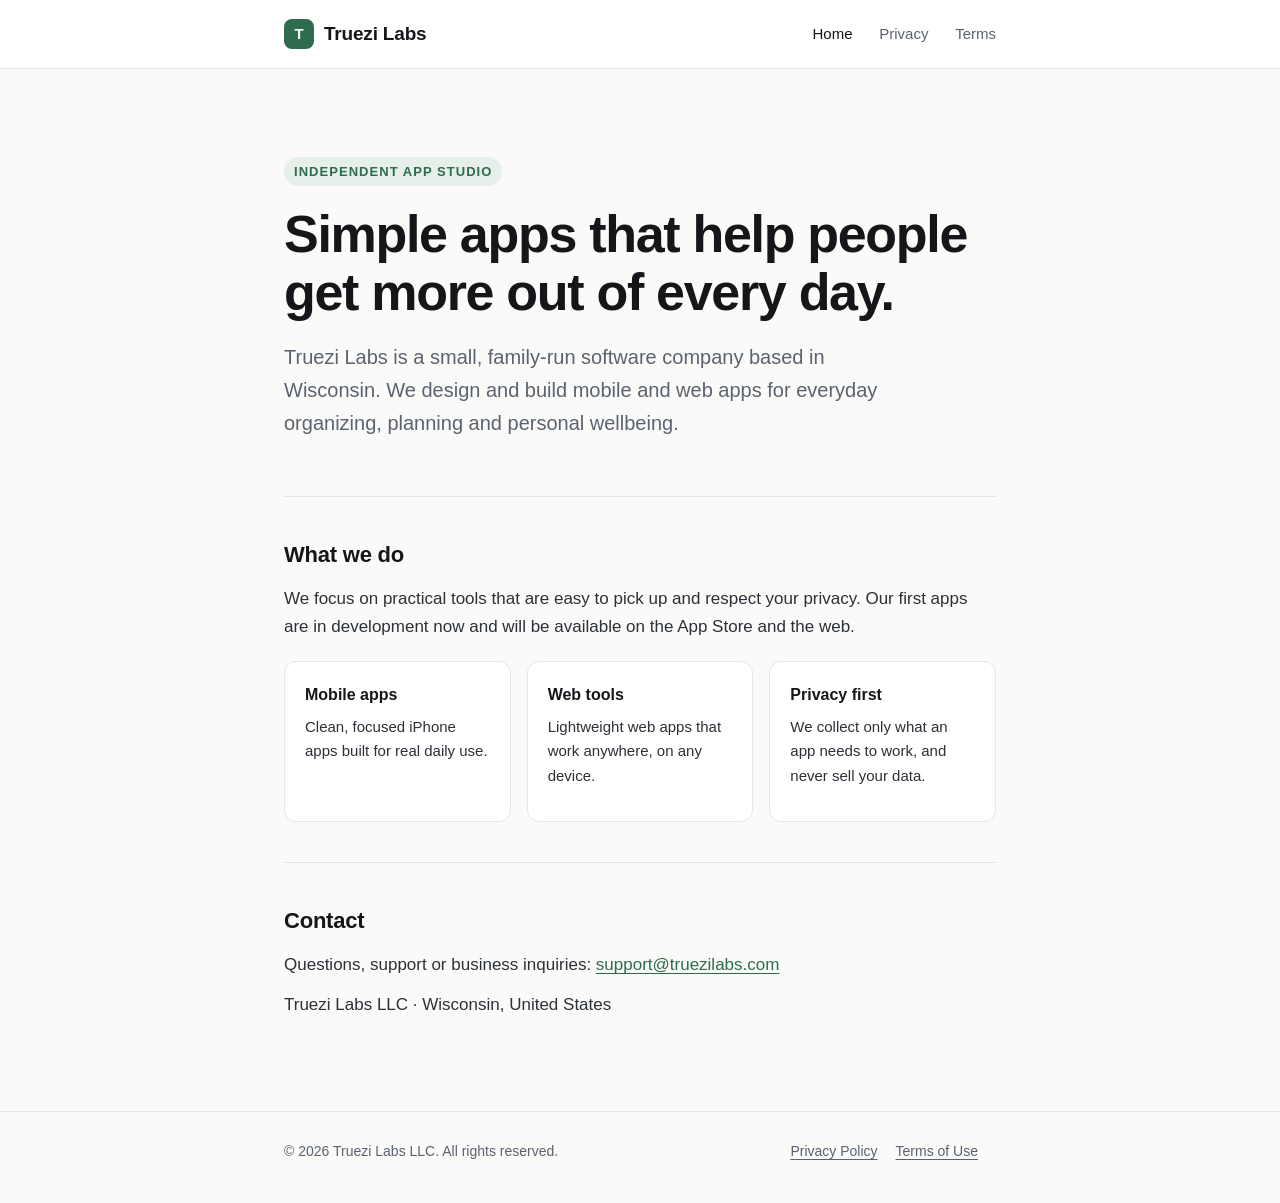
==== index.html @ 4858e1bf "Add files via upload" ====
<!DOCTYPE html>
<html lang="en">
<head>
  <meta charset="utf-8">
  <meta name="viewport" content="width=device-width, initial-scale=1">
  <title>Truezi Labs</title>
  <meta name="description" content="Truezi Labs is an independent software studio in Wisconsin building simple, helpful apps.">
  <link rel="stylesheet" href="style.css">
  <link rel="icon" href="data:image/svg+xml,<svg xmlns='http://www.w3.org/2000/svg' viewBox='0 0 32 32'><rect width='32' height='32' rx='8' fill='%232f6b4f'/><text x='16' y='22' font-family='Arial' font-weight='700' font-size='17' fill='white' text-anchor='middle'>T</text></svg>">
</head>
<body>
  <header class="site">
    <div class="wrap">
      <a class="brand" href="index.html"><span class="mark">T</span>Truezi Labs</a>
      <nav>
        <a href="index.html" aria-current="page">Home</a>
        <a href="privacy.html">Privacy</a>
        <a href="terms.html">Terms</a>
      </nav>
    </div>
  </header>

  <main class="wrap">
    <section class="hero">
      <span class="eyebrow">Independent app studio</span>
      <h1>Simple apps that help people get more out of every day.</h1>
      <p class="lead">Truezi Labs is a small, family-run software company based in Wisconsin. We design and build mobile and web apps for everyday organizing, planning and personal wellbeing.</p>
    </section>

    <section class="block">
      <h2>What we do</h2>
      <p>We focus on practical tools that are easy to pick up and respect your privacy. Our first apps are in development now and will be available on the App Store and the web.</p>
      <div class="cards">
        <div class="card">
          <h3>Mobile apps</h3>
          <p>Clean, focused iPhone apps built for real daily use.</p>
        </div>
        <div class="card">
          <h3>Web tools</h3>
          <p>Lightweight web apps that work anywhere, on any device.</p>
        </div>
        <div class="card">
          <h3>Privacy first</h3>
          <p>We collect only what an app needs to work, and never sell your data.</p>
        </div>
      </div>
    </section>

    <section class="block">
      <h2>Contact</h2>
      <p>Questions, support or business inquiries: <a href="mailto:support@truezilabs.com">support@truezilabs.com</a></p>
      <p>Truezi Labs LLC &middot; Wisconsin, United States</p>
    </section>
  </main>

  <footer class="site">
    <div class="wrap">
      <span>&copy; <span id="yr">2026</span> Truezi Labs LLC. All rights reserved.</span>
      <span><a href="privacy.html">Privacy Policy</a><a href="terms.html">Terms of Use</a></span>
    </div>
  </footer>
  <script>document.getElementById('yr').textContent = new Date().getFullYear();</script>
</body>
</html>
---- style.css ----
:root {
  --ink: #14161a;
  --muted: #5b6270;
  --line: #e4e6ea;
  --bg: #fafaf8;
  --accent: #2f6b4f;
  --accent-soft: #e6efe9;
  --max: 760px;
}

* { box-sizing: border-box; }

html, body { margin: 0; padding: 0; }

body {
  font-family: -apple-system, BlinkMacSystemFont, "Segoe UI", Roboto, "Helvetica Neue", Arial, sans-serif;
  color: var(--ink);
  background: var(--bg);
  line-height: 1.65;
  font-size: 17px;
  -webkit-font-smoothing: antialiased;
}

a { color: var(--accent); text-decoration-thickness: 1px; text-underline-offset: 3px; }
a:hover { text-decoration-thickness: 2px; }

.wrap { max-width: var(--max); margin: 0 auto; padding: 0 24px; }

header.site {
  border-bottom: 1px solid var(--line);
  background: #fff;
}
header.site .wrap {
  display: flex; align-items: center; justify-content: space-between;
  height: 68px;
}
.brand {
  display: flex; align-items: center; gap: 10px;
  font-weight: 700; font-size: 19px; letter-spacing: -0.01em;
  color: var(--ink); text-decoration: none;
}
.brand .mark {
  width: 30px; height: 30px; border-radius: 8px;
  background: var(--accent); color: #fff;
  display: grid; place-items: center;
  font-size: 15px; font-weight: 800;
}
nav a {
  color: var(--muted); text-decoration: none; font-size: 15px; margin-left: 22px;
}
nav a:hover, nav a[aria-current="page"] { color: var(--ink); }

.hero { padding: 88px 0 56px; }
.eyebrow {
  display: inline-block; font-size: 13px; font-weight: 600; letter-spacing: 0.08em;
  text-transform: uppercase; color: var(--accent);
  background: var(--accent-soft); padding: 4px 10px; border-radius: 999px;
  margin-bottom: 20px;
}
.hero h1 {
  font-size: clamp(34px, 6vw, 52px); line-height: 1.1; letter-spacing: -0.025em;
  margin: 0 0 20px;
}
.hero p.lead { font-size: 20px; color: var(--muted); margin: 0; max-width: 600px; }

section.block { padding: 40px 0; border-top: 1px solid var(--line); }
section.block h2 { font-size: 22px; margin: 0 0 12px; letter-spacing: -0.01em; }
section.block p { margin: 0 0 12px; color: #2c3038; }

.cards { display: grid; grid-template-columns: repeat(auto-fit, minmax(200px, 1fr)); gap: 16px; margin-top: 20px; }
.card {
  background: #fff; border: 1px solid var(--line); border-radius: 12px; padding: 20px;
}
.card h3 { margin: 0 0 6px; font-size: 16px; }
.card p { margin: 0; font-size: 15px; color: var(--muted); }

/* Legal pages */
.legal { padding: 56px 0 40px; }
.legal h1 { font-size: 36px; letter-spacing: -0.02em; margin: 0 0 6px; }
.legal .updated { color: var(--muted); font-size: 15px; margin: 0 0 32px; }
.legal h2 { font-size: 20px; margin: 36px 0 10px; }
.legal p, .legal li { color: #2c3038; }
.legal ul { padding-left: 22px; }

footer.site {
  border-top: 1px solid var(--line); margin-top: 40px; padding: 28px 0 40px;
  color: var(--muted); font-size: 14px;
}
footer.site .wrap { display: flex; flex-wrap: wrap; justify-content: space-between; gap: 12px; }
footer.site a { color: var(--muted); margin-right: 18px; }

@media (max-width: 540px) {
  nav a { margin-left: 14px; font-size: 14px; }
  .hero { padding: 56px 0 40px; }
}
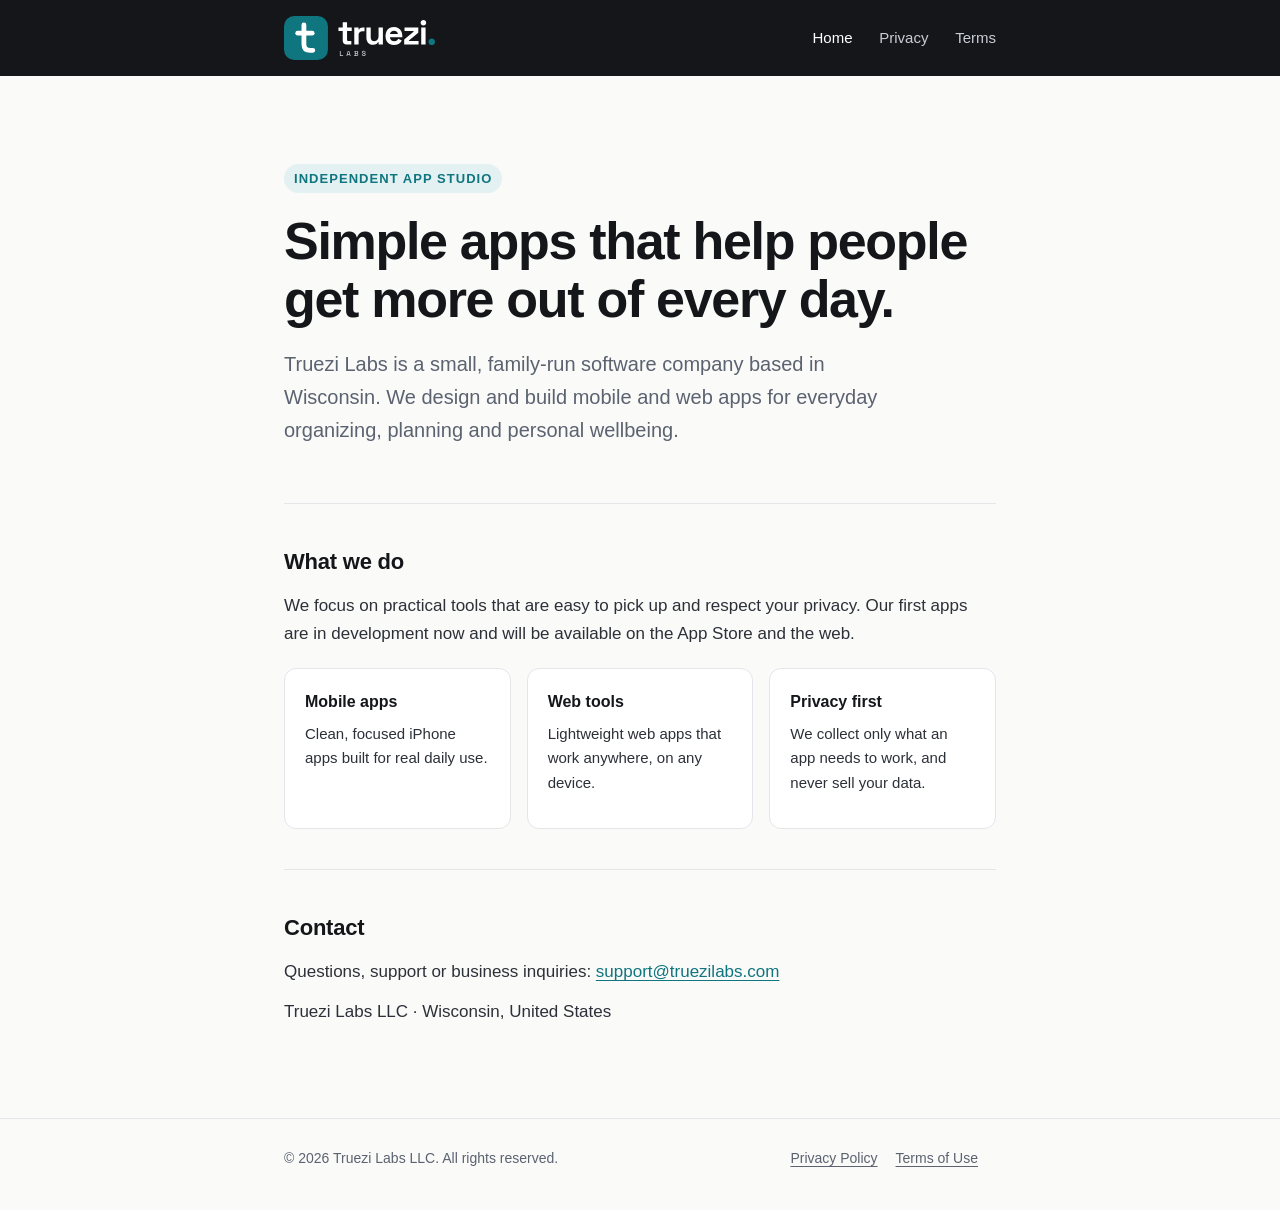
==== commit ef66cf17: "Add files via upload" ====
--- a/index.html
+++ b/index.html
@@ -6,12 +6,15 @@
   <title>Truezi Labs</title>
   <meta name="description" content="Truezi Labs is an independent software studio in Wisconsin building simple, helpful apps.">
   <link rel="stylesheet" href="style.css">
-  <link rel="icon" href="data:image/svg+xml,<svg xmlns='http://www.w3.org/2000/svg' viewBox='0 0 32 32'><rect width='32' height='32' rx='8' fill='%232f6b4f'/><text x='16' y='22' font-family='Arial' font-weight='700' font-size='17' fill='white' text-anchor='middle'>T</text></svg>">
+  <link rel="icon" href="favicon.svg" type="image/svg+xml">
+  <link rel="icon" href="favicon-32.png" sizes="32x32" type="image/png">
+  <link rel="apple-touch-icon" href="apple-touch-icon.png">
+  <meta name="theme-color" content="#14161A">
 </head>
 <body>
   <header class="site">
     <div class="wrap">
-      <a class="brand" href="index.html"><span class="mark">T</span>Truezi Labs</a>
+      <a class="brand" href="index.html"><img src="logo.svg" alt="Truezi Labs" height="40"></a>
       <nav>
         <a href="index.html" aria-current="page">Home</a>
         <a href="privacy.html">Privacy</a>
--- a/style.css
+++ b/style.css
@@ -3,8 +3,9 @@
   --muted: #5b6270;
   --line: #e4e6ea;
   --bg: #fafaf8;
-  --accent: #2f6b4f;
-  --accent-soft: #e6efe9;
+  --accent: #0F757F;
+  --accent-soft: #e3f1f2;
+  --header: #14161A;
   --max: 760px;
 }
 
@@ -27,28 +28,18 @@
 .wrap { max-width: var(--max); margin: 0 auto; padding: 0 24px; }
 
 header.site {
-  border-bottom: 1px solid var(--line);
-  background: #fff;
+  background: var(--header);
 }
 header.site .wrap {
   display: flex; align-items: center; justify-content: space-between;
-  height: 68px;
+  height: 76px;
 }
-.brand {
-  display: flex; align-items: center; gap: 10px;
-  font-weight: 700; font-size: 19px; letter-spacing: -0.01em;
-  color: var(--ink); text-decoration: none;
+.brand { display: flex; align-items: center; text-decoration: none; }
+.brand img { height: 44px; width: auto; display: block; }
+nav a {
+  color: #C9CDD4; text-decoration: none; font-size: 15px; margin-left: 22px;
 }
-.brand .mark {
-  width: 30px; height: 30px; border-radius: 8px;
-  background: var(--accent); color: #fff;
-  display: grid; place-items: center;
-  font-size: 15px; font-weight: 800;
-}
-nav a {
-  color: var(--muted); text-decoration: none; font-size: 15px; margin-left: 22px;
-}
-nav a:hover, nav a[aria-current="page"] { color: var(--ink); }
+nav a:hover, nav a[aria-current="page"] { color: #FFFFFF; }
 
 .hero { padding: 88px 0 56px; }
 .eyebrow {
@@ -75,7 +66,7 @@
 .card p { margin: 0; font-size: 15px; color: var(--muted); }
 
 /* Legal pages */
-.legal { padding: 56px 0 40px; }
+.legal { padding-top: 56px; padding-bottom: 40px; }
 .legal h1 { font-size: 36px; letter-spacing: -0.02em; margin: 0 0 6px; }
 .legal .updated { color: var(--muted); font-size: 15px; margin: 0 0 32px; }
 .legal h2 { font-size: 20px; margin: 36px 0 10px; }
@@ -90,6 +81,7 @@
 footer.site a { color: var(--muted); margin-right: 18px; }
 
 @media (max-width: 540px) {
+  .brand img { height: 32px; }
   nav a { margin-left: 14px; font-size: 14px; }
   .hero { padding: 56px 0 40px; }
 }
